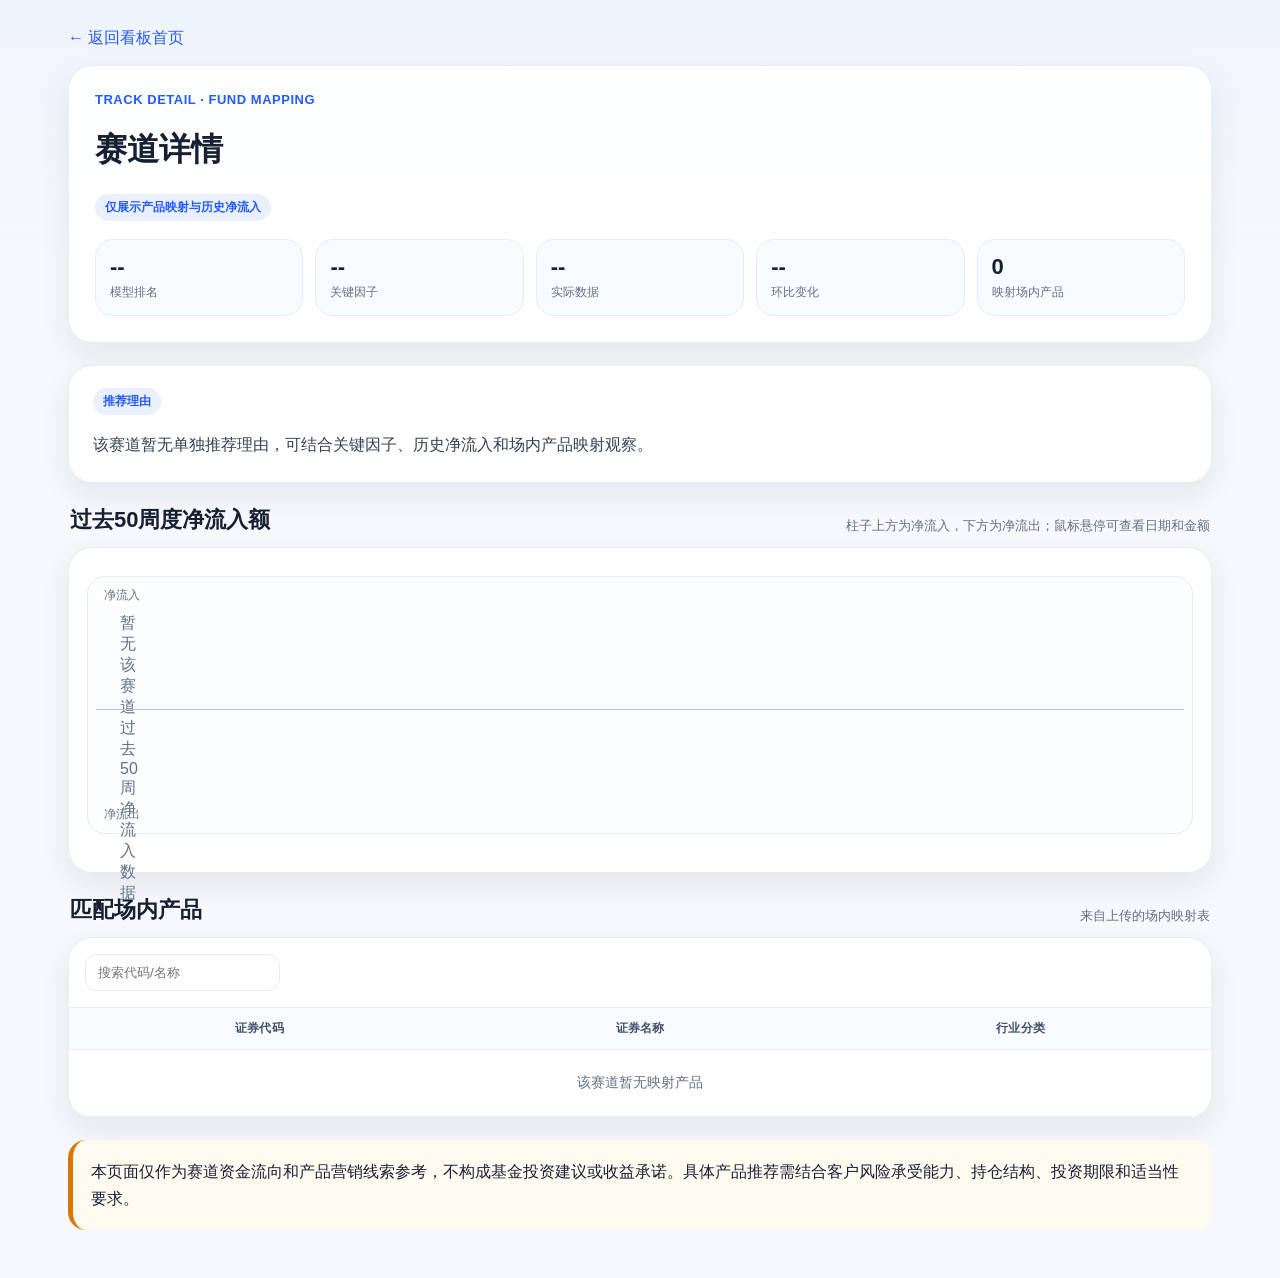
==== details/index.html @ e3a89f7f "Add files via upload" ====
<!doctype html>
<html lang="zh-CN">
<head><meta charset="utf-8"/><meta name="viewport" content="width=device-width,initial-scale=1"/><title>赛道详情</title><link rel="stylesheet" href="../assets/style.css"/></head>
<body>
<div class="wrap">
  <a class="back" href="../index.html">← 返回看板首页</a>
  <div class="card detail-hero">
    <div class="eyebrow">TRACK DETAIL · FUND MAPPING</div>
    <h1 id="trackTitle">赛道详情</h1>
    <div id="trackSubtitle" class="detail-tags"></div>
    <div class="fund-summary" style="margin-top:18px">
      <div class="kpi"><b id="rankKpi">--</b><span>模型排名</span></div>
      <div class="kpi"><b id="factorKpi">--</b><span>关键因子</span></div>
      <div class="kpi"><b id="factorValueKpi">--</b><span>实际数据</span></div>
      <div class="kpi"><b id="factorWowKpi">--</b><span>环比变化</span></div>
      <div class="kpi"><b id="fundKpi">--</b><span>映射场内产品</span></div>
    </div>
  </div>

  <div class="section">
    <div class="card reason-detail-card">
      <span class="tag info">推荐理由</span>
      <p id="predictionReason"></p>
    </div>
  </div>

  <div class="section">
    <div class="section-title"><h2>过去50周度净流入额</h2><p>柱子上方为净流入，下方为净流出；鼠标悬停可查看日期和金额</p></div>
    <div class="card chart-card">
      <div id="inflowLegend" class="chart-legend muted"></div>
      <div id="historyChartWrap" class="history-chart-wrap">
        <div class="chart-y-label top">净流入</div>
        <div class="chart-y-label bottom">净流出</div>
        <div id="historyChart" class="split-bar-chart"></div>
        <div id="historyTooltip" class="chart-tooltip"></div>
      </div>
      <div id="historyAxis" class="bar-axis"></div>
    </div>
  </div>

  <div class="section">
    <div class="section-title"><h2>匹配场内产品</h2><p>来自上传的场内映射表</p></div>
    <div class="card table-card">
      <div class="toolbar"><input id="fundSearch" placeholder="搜索代码/名称"/></div>
      <div class="table-wrap"><table id="fundTable"><thead><tr><th>证券代码</th><th>证券名称</th><th>行业分类</th></tr></thead><tbody></tbody></table></div>
    </div>
  </div>
  <div class="section"><div class="risk-box">本页面仅作为赛道资金流向和产品营销线索参考，不构成基金投资建议或收益承诺。具体产品推荐需结合客户风险承受能力、持仓结构、投资期限和适当性要求。</div></div>
</div>
<script src="../assets/latest-data.js"></script>
<script src="../assets/fund-map-data.js"></script>
<script src="../assets/history-data.js"></script>
<script>
const params = new URLSearchParams(location.search);
const track = params.get('track') || '';
const displayFactorName=name=> name==='大V带动因子' || name==='大V因子' || name==='引流因子' ? '引流因子' : (name||'--');
const fmtFactor=(name,v)=>{
  if(v==null||isNaN(v)) return '--';
  const n=Number(v);
  if(name==='市场热度') return n.toFixed(2)+'%';
  if(name==='客户自行为' || name==='舆情') return Math.round(n).toLocaleString('zh-CN');
  return n.toLocaleString('zh-CN',{maximumFractionDigits:0});
};
const fmtWow=v=>{if(v==null||isNaN(v)) return '--'; const n=Number(v)*100; return (n>0?'+':'')+n.toFixed(1)+'%';};
const wowClass=v=> Number(v)>=0?'positive':'negative';
const fmtMoney=v=> (v==null||isNaN(v)) ? '--' : Number(v).toFixed(2);
const tierClass=t=> t==='强关注'?'strong':(t==='观察跟踪'?'watch':(t==='谨慎跟踪'?'caution':'info'));
let data, fmap, hdata, funds=[];
async function init(){
  data = window.TIANGONG_LATEST_DATA;
  fmap = window.TIANGONG_FUND_MAP;
  hdata = window.TIANGONG_HISTORY50 || {weeks:[], tracks:{}};
  const rec = (data.rankings||data.top10||[]).find(x=>x.track===track) || null;
  funds = (fmap.funds_by_track||{})[track] || [];
  document.title = `${track} · 赛道详情`;
  document.getElementById('trackTitle').textContent = track || '赛道详情';
  const subtitleEl = document.getElementById('trackSubtitle');
  if(rec){
    subtitleEl.innerHTML = `<span class="tag ${tierClass(rec.operation_tier)}">${rec.operation_tier || '--'}</span>${rec.judgement ? `<span class="tag info">${rec.judgement}</span>` : ''}`;
  }else{
    subtitleEl.innerHTML = '<span class="tag info">仅展示产品映射与历史净流入</span>';
  }
  document.getElementById('rankKpi').textContent = rec?.rank ?? '--';
  document.getElementById('factorKpi').textContent = rec ? displayFactorName(rec.key_factor) : '--';
  document.getElementById('factorValueKpi').textContent = rec ? fmtFactor(displayFactorName(rec.key_factor), rec.key_factor_value) : '--';
  document.getElementById('factorWowKpi').textContent = rec ? fmtWow(rec.key_factor_wow) : '--';
  document.getElementById('factorWowKpi').className = rec ? wowClass(rec.key_factor_wow) : '';
  document.getElementById('fundKpi').textContent = funds.length;
  const reasonEl = document.getElementById('predictionReason');
  if(reasonEl) reasonEl.textContent = rec?.detail_reason || rec?.prediction_reason || '该赛道暂无单独推荐理由，可结合关键因子、历史净流入和场内产品映射观察。';
  renderHistory();
  renderFunds();
  document.getElementById('fundSearch').addEventListener('input', renderFunds);
}
function getWeekRangeLabel(week){
  const period = data?.current_week?.period || '';
  const match = period.match(/(\d{4}-\d{2}-\d{2})\s*至\s*(\d{4}-\d{2}-\d{2})/);
  if(!match) return `第${week}周`;
  const currentWeek = Math.max(...(hdata.weeks||[]).map(Number));
  const diff = Number(currentWeek) - Number(week);
  const start = new Date(match[1]+'T00:00:00');
  const end = new Date(match[2]+'T00:00:00');
  start.setDate(start.getDate() - diff*7);
  end.setDate(end.getDate() - diff*7);
  const fmt=d=>`${d.getFullYear()}-${String(d.getMonth()+1).padStart(2,'0')}-${String(d.getDate()).padStart(2,'0')}`;
  return `${fmt(start)} 至 ${fmt(end)}`;
}
function getWeekStartLabel(week){
  const range = getWeekRangeLabel(week);
  const start = range.split(' 至 ')[0];
  if(!/^\d{4}-\d{2}-\d{2}$/.test(start)) return `第${week}周`;
  const [,m,d] = start.split('-');
  return `${m}/${d}`;
}
function renderHistory(){
  const weeks = hdata.weeks || [];
  const values = (hdata.tracks||{})[track] || [];
  const chart = document.getElementById('historyChart');
  const axis = document.getElementById('historyAxis');
  const legend = document.getElementById('inflowLegend');
  const tooltip = document.getElementById('historyTooltip');
  if(!values.length){
    chart.innerHTML = '<div class="empty">暂无该赛道过去50周净流入数据</div>';
    axis.innerHTML = '';
    legend.textContent = '';
    return;
  }
  const maxAbs = Math.max(...values.map(v=>Math.abs(Number(v)||0)), 1);
  const recent = values[values.length-1];
  const hi = Math.max(...values), lo = Math.min(...values);
  legend.textContent = `最新一周：${fmtMoney(recent)} ｜ 50周最高：${fmtMoney(hi)} ｜ 50周最低：${fmtMoney(lo)}`;
  chart.innerHTML = values.map((v,i)=>{
    const n = Number(v)||0;
    const h = Math.max(4, Math.round(Math.abs(n)/maxAbs*100));
    const cls = n>=0 ? 'pos' : 'neg';
    const week = weeks[i];
    const dateLabel = getWeekRangeLabel(week);
    return `<div class="bar-col" data-date="${dateLabel}" data-week="第${week}周" data-value="${fmtMoney(n)}">
      <div class="bar-half top-half">${n>=0 ? `<div class="bar ${cls}" style="height:${h}px"></div>` : ''}</div>
      <div class="zero-line"></div>
      <div class="bar-half bottom-half">${n<0 ? `<div class="bar ${cls}" style="height:${h}px"></div>` : ''}</div>
    </div>`;
  }).join('');
  axis.innerHTML = weeks.map((w,i)=> (i%5===0 || i===weeks.length-1) ? `<span title="${getWeekRangeLabel(w)}">${getWeekStartLabel(w)}</span>` : '<span></span>').join('');

  chart.querySelectorAll('.bar-col').forEach(col=>{
    const showTip=(e)=>{
      const date = col.dataset.date;
      const week = col.dataset.week;
      const value = col.dataset.value;
      tooltip.innerHTML = `<div><b>${date}</b></div><div class="muted">${week}</div><div>净流入额：<b>${value}</b></div>`;
      tooltip.style.display='block';
      const rect = chart.getBoundingClientRect();
      const x = e.clientX - rect.left;
      const y = e.clientY - rect.top;
      tooltip.style.left = Math.min(Math.max(12, x + 12), rect.width - 190) + 'px';
      tooltip.style.top = Math.min(Math.max(8, y - 68), rect.height - 70) + 'px';
    };
    col.addEventListener('mouseenter', showTip);
    col.addEventListener('mousemove', showTip);
    col.addEventListener('mouseleave', ()=> tooltip.style.display='none');
  });
}
function renderFunds(){
  const q=(document.getElementById('fundSearch').value||'').toLowerCase();
  const list=funds.filter(f=>!q || `${f.code} ${f.name}`.toLowerCase().includes(q));
  document.querySelector('#fundTable tbody').innerHTML = list.map(f=>`<tr><td><b>${f.code}</b></td><td>${f.name}</td><td>${f.track}</td></tr>`).join('') || '<tr><td colspan="3" class="empty">该赛道暂无映射产品</td></tr>';
}
init().catch(err=>{document.body.innerHTML='<div class="wrap"><div class="card action-card"><h2>详情页加载失败</h2><p>'+err.message+'</p><p class="muted">请确认 assets/latest-data.js、assets/fund-map-data.js 和 assets/history-data.js 已随网站一起上传。</p></div></div>'});
</script>
</body>
</html>
---- assets/style.css ----
:root{--bg:#f6f8fb;--card:#fff;--text:#172033;--muted:#657085;--line:#e7edf5;--blue:#245bff;--blue2:#eaf0ff;--green:#0f9f6e;--green2:#e9f8f1;--orange:#d97706;--orange2:#fff4df;--red:#d14343;--red2:#fff0f0;--purple:#6d28d9;--purple2:#f2eefe;--shadow:0 12px 30px rgba(23,32,51,.08);}
*{box-sizing:border-box}body{margin:0;background:linear-gradient(180deg,#eef4ff 0,#f6f8fb 260px);font-family:-apple-system,BlinkMacSystemFont,"Segoe UI","PingFang SC","Microsoft YaHei",Arial,sans-serif;color:var(--text)}
a{color:var(--blue);text-decoration:none}a:hover{text-decoration:underline}.wrap{max-width:1180px;margin:0 auto;padding:28px 18px 48px}.hero{display:grid;grid-template-columns:1.45fr .95fr;gap:18px;align-items:stretch}.card{background:rgba(255,255,255,.92);border:1px solid rgba(231,237,245,.95);border-radius:24px;box-shadow:var(--shadow)}.hero-main{padding:28px}.eyebrow{font-size:13px;color:var(--blue);font-weight:700;letter-spacing:.04em}.hero h1{font-size:34px;line-height:1.15;margin:10px 0 12px}.hero p{color:var(--muted);line-height:1.7;margin:0}.hero-side{padding:22px;display:flex;flex-direction:column;gap:12px}.mini-kpis{display:grid;grid-template-columns:repeat(3,1fr);gap:10px;margin-top:20px}.kpi{background:#f8fbff;border:1px solid var(--line);border-radius:18px;padding:14px}.kpi b{font-size:22px}.kpi span{display:block;color:var(--muted);font-size:12px;margin-top:4px}.section{margin-top:22px}.section-title{display:flex;justify-content:space-between;align-items:end;margin:0 2px 12px}.section-title h2{font-size:22px;margin:0}.section-title p{margin:0;color:var(--muted);font-size:13px}.grid3{display:grid;grid-template-columns:repeat(3,1fr);gap:14px}.action-card{padding:18px}.tag{display:inline-flex;align-items:center;gap:6px;border-radius:999px;padding:5px 10px;font-size:12px;font-weight:700}.tag.strong{background:var(--green2);color:var(--green)}.tag.watch{background:var(--orange2);color:var(--orange)}.tag.caution{background:var(--red2);color:var(--red)}.tag.info{background:var(--blue2);color:var(--blue)}.tag.purple{background:var(--purple2);color:var(--purple)}.chips{display:flex;flex-wrap:wrap;gap:8px;margin-top:12px}.chip{border:1px solid var(--line);background:#fff;border-radius:999px;padding:7px 10px;font-size:13px}.table-card{overflow:hidden}.toolbar{display:flex;gap:12px;justify-content:space-between;align-items:center;padding:16px;border-bottom:1px solid var(--line)}.toolbar input,.toolbar select{border:1px solid var(--line);border-radius:12px;padding:10px 12px;background:#fff;min-width:190px}.table-wrap{overflow:auto}table{border-collapse:collapse;width:100%;font-size:14px}th,td{padding:12px 14px;border-bottom:1px solid var(--line);text-align:center;vertical-align:middle;white-space:nowrap}th{background:#f8fbff;color:#42526b;font-size:12px;letter-spacing:.02em}td.num{text-align:center;font-variant-numeric:tabular-nums}.rank{font-weight:800}.positive{color:var(--green)}.negative{color:var(--red)}.muted{color:var(--muted)}.btn{display:inline-flex;align-items:center;justify-content:center;border-radius:12px;padding:8px 11px;border:1px solid var(--line);background:#fff;font-weight:700;font-size:13px}.btn.primary{background:var(--blue);color:white;border-color:var(--blue)}.btn.primary:hover{color:white;text-decoration:none}.risk-box{padding:18px;border-left:5px solid var(--orange);background:#fffaf0;border-radius:18px;line-height:1.7}.download-grid{display:grid;grid-template-columns:repeat(3,1fr);gap:12px}.download{padding:18px}.download b{display:block;margin-bottom:6px}.download span{color:var(--muted);font-size:13px}.footer-note{font-size:12px;color:var(--muted);line-height:1.8;margin-top:18px}.detail-hero{padding:26px}.back{display:inline-block;margin-bottom:16px}.fund-summary{display:grid;grid-template-columns:repeat(4,1fr);gap:12px}.callout{padding:16px;border-radius:18px;background:#f8fbff;border:1px solid var(--line);line-height:1.7}.copy-box{white-space:pre-wrap}.empty{padding:24px;text-align:center;color:var(--muted)}
@media(max-width:900px){.hero,.grid3,.download-grid,.fund-summary{grid-template-columns:1fr}.mini-kpis{grid-template-columns:1fr 1fr}.toolbar{flex-direction:column;align-items:stretch}.toolbar input,.toolbar select{width:100%}.hero h1{font-size:28px}}

.factor-pill{display:inline-flex;align-items:center;border-radius:999px;background:#f2eefe;color:#6d28d9;font-weight:700;padding:6px 10px;font-size:12px}.chip.static{color:var(--text);background:#fff}.review-grid{display:grid;grid-template-columns:1.05fr 1fr 1fr;gap:14px}.review-card{padding:18px}.review-kpi{margin-top:12px}.review-kpi b{font-size:34px;display:block}.review-kpi span{color:var(--muted);font-size:13px}.review-table-card{margin-top:14px}@media(max-width:900px){.review-grid{grid-template-columns:1fr}.fund-summary{grid-template-columns:1fr 1fr}}

/* table alignment and compact operations view */
table th, table td{text-align:center !important;vertical-align:middle !important;}
.hero h1{max-width:980px;}
#top10Table th,#top10Table td{padding:12px 10px;}


.chart-card{padding:18px 18px 12px}.chart-legend{margin-bottom:10px;font-size:13px}.bar-chart{height:180px;display:grid;grid-template-columns:repeat(50,minmax(8px,1fr));align-items:end;gap:4px;padding:10px 0;border-bottom:1px solid var(--line)}.bar-slot{height:150px;display:flex;align-items:flex-end;justify-content:center}.bar{width:100%;border-radius:6px 6px 0 0;opacity:.95}.bar.pos{background:linear-gradient(180deg,#7cb8ff 0,#245bff 100%)}.bar.neg{background:linear-gradient(180deg,#ffb4b4 0,#d14343 100%)}.bar-axis{display:grid;grid-template-columns:repeat(50,minmax(8px,1fr));gap:4px;margin-top:8px;font-size:11px;color:var(--muted)}.bar-axis span{text-align:center}.fund-summary{grid-template-columns:repeat(5,1fr)}@media(max-width:900px){.fund-summary{grid-template-columns:1fr 1fr}.bar-chart,.bar-axis{grid-template-columns:repeat(50,minmax(10px,1fr));overflow-x:auto;min-width:720px;}}


.history-chart-wrap{position:relative;padding:12px 8px 4px;border:1px solid var(--line);border-radius:18px;background:#fbfdff}
.chart-card{padding:18px 18px 12px}
.chart-legend{margin-bottom:10px;font-size:13px}
.split-bar-chart{position:relative;height:240px;display:grid;grid-template-columns:repeat(50,minmax(8px,1fr));gap:4px;align-items:stretch}
.split-bar-chart:before{content:'';position:absolute;left:0;right:0;top:50%;border-top:1.5px solid #bac6d8;z-index:1}
.bar-col{position:relative;display:grid;grid-template-rows:1fr 1px 1fr;gap:0;cursor:pointer}
.bar-half{display:flex;align-items:flex-end;justify-content:center;overflow:visible}
.top-half{align-items:flex-end;padding-top:4px}
.bottom-half{align-items:flex-start;padding-bottom:4px}
.zero-line{height:1px;opacity:0}
.bar{width:100%;max-width:16px;border-radius:6px;box-shadow:0 4px 12px rgba(36,91,255,.12)}
.bar.pos{background:linear-gradient(180deg,#9cc8ff 0,#245bff 100%);border-radius:6px 6px 0 0}
.bar.neg{background:linear-gradient(180deg,#ffbaba 0,#d14343 100%);border-radius:0 0 6px 6px}
.bar-axis{display:grid;grid-template-columns:repeat(50,minmax(8px,1fr));gap:4px;margin-top:8px;font-size:11px;color:var(--muted)}
.bar-axis span{text-align:center}
.chart-y-label{position:absolute;left:10px;font-size:12px;color:var(--muted);background:rgba(255,255,255,.75);padding:2px 6px;border-radius:999px}
.chart-y-label.top{top:8px}.chart-y-label.bottom{bottom:8px}
.chart-tooltip{display:none;position:absolute;min-width:170px;max-width:220px;padding:10px 12px;background:#172033;color:#fff;border-radius:12px;box-shadow:0 10px 24px rgba(23,32,51,.22);font-size:12px;line-height:1.6;pointer-events:none;z-index:5}
.chart-tooltip .muted{color:#cdd7e8}
.fund-summary{grid-template-columns:repeat(5,1fr)}
@media(max-width:900px){.fund-summary{grid-template-columns:1fr 1fr}.split-bar-chart,.bar-axis{min-width:760px}.history-chart-wrap{overflow-x:auto}}

/* v6: concrete date labels on history chart x-axis */
.bar-axis span{font-size:10px;transform:rotate(-35deg);transform-origin:top center;white-space:nowrap;line-height:1.1;}
.bar-axis{margin-top:10px;padding-bottom:16px;}


.factor-card{justify-content:flex-start}.factor-explains{display:flex;flex-direction:column;gap:12px;margin-top:4px}.factor-item{padding:12px 14px;border:1px solid var(--line);border-radius:16px;background:#fbfcff}.factor-item b{display:block;font-size:15px;margin-bottom:4px}.factor-item span{display:block;color:var(--muted);line-height:1.6;font-size:14px}.hero-main #pageSubtitle{font-size:16px;line-height:1.8;color:#60708a}@media(max-width:900px){.factor-item{padding:10px 12px}}


.mini-kpis-2{grid-template-columns:repeat(2,1fr)}
.summary-box{margin-top:16px;padding:16px 18px;border:1px solid var(--line);border-radius:18px;background:#f8fbff}
.summary-box p{margin:10px 0 0;color:var(--text);font-size:16px;line-height:1.8}
@media(max-width:900px){.mini-kpis-2{grid-template-columns:1fr 1fr}.summary-box p{font-size:15px}}

/* v9: prediction reasons */
.reason-cell{min-width:260px;max-width:360px;white-space:normal !important;text-align:left !important;line-height:1.55;color:#42526b}
.reason-detail-card{padding:18px 20px}
.reason-detail-card p{margin:12px 0 0;line-height:1.8;color:#42526b;font-size:15px}
#top10Table th,#top10Table td{padding:12px 10px}
@media(max-width:900px){.reason-cell{min-width:240px}}

/* v14: longer detail recommendation reason */
.reason-detail-card{padding:22px 24px}
.reason-detail-card p{font-size:16px;line-height:1.95;color:#334155;margin-top:14px;text-align:left}

/* v15 review layout */
.review-grid-v2{grid-template-columns:.9fr .95fr 1.25fr}
.review-group{margin-top:10px}
.review-subtitle{font-size:13px;font-weight:700;color:#64748b;margin-bottom:8px}
@media(max-width:900px){.review-grid-v2{grid-template-columns:1fr}}

/* v16: factor explanation title */
.factor-card > .tag.purple{
  font-size:15px;
  padding:8px 14px;
}

/* v17: detail page subtitle tags aligned with main page style */
.detail-tags{display:flex;flex-wrap:wrap;gap:8px;margin-top:10px}
.detail-hero .tag{font-size:12px}

/* v20: de-emphasize key factor rate; show actual value first */
.factor-change-cell{min-width:118px;line-height:1.45}
.factor-change-cell b{display:block;font-size:14px;color:var(--text);font-variant-numeric:tabular-nums}
.factor-change-cell span{display:block;font-size:12px;margin-top:3px;font-variant-numeric:tabular-nums}

/* v22: weekly view links */
.view-card{padding:18px 22px}
.view-points{margin:0;padding-left:22px;line-height:1.9;color:#334155}
.view-points li{margin:8px 0}
#top10Table th,#top10Table td{padding:12px 8px}

/* v23: richer latest views */
.view-evidence li{font-weight:500}
.view-evidence li::marker{color:var(--blue)}


/* v24: infographic-style weekly views page */
.view-report{background:linear-gradient(180deg,#f9fcff 0,#f4f9ff 100%);border:1px solid #dce8f7;border-radius:28px;padding:24px;box-shadow:0 14px 40px rgba(25,56,100,.08)}
.view-top{display:grid;grid-template-columns:1.18fr .82fr;gap:22px;align-items:stretch}
.view-header-tag{display:inline-flex;align-items:center;background:linear-gradient(135deg,#0b9db3,#1f7fe0);color:#fff;border-radius:16px;padding:10px 16px;font-weight:800;font-size:16px;margin-bottom:14px}
.view-report h1{font-size:54px;line-height:1.12;margin:0 0 10px;color:#0d2148;letter-spacing:-.02em}
.view-headline{margin-top:12px;color:#47607f;font-size:17px;line-height:1.8}
.view-hero-visual{position:relative;min-height:280px;background:radial-gradient(circle at 20% 20%,rgba(71,211,255,.20),transparent 28%),linear-gradient(135deg,#eef7ff,#f7fbff);border:1px solid #d9e8f6;border-radius:26px;padding:24px;overflow:hidden}
.view-hero-visual:before{content:'';position:absolute;inset:0;background:linear-gradient(135deg,transparent 0 40%,rgba(80,165,255,.07) 40% 42%,transparent 42% 100%),linear-gradient(90deg,transparent 0 75%,rgba(34,196,255,.08) 75% 76%,transparent 76% 100%)}
.glow-box{position:relative;z-index:1;background:linear-gradient(180deg,#102847,#0f3d7d);border-radius:24px;padding:18px 18px 22px;box-shadow:0 18px 34px rgba(16,61,125,.28);color:#fff;width:78%;margin-left:auto}
.glow-label{font-size:14px;color:#bfe3ff}
.glow-core{font-size:38px;font-weight:800;margin-top:12px;text-shadow:0 0 18px rgba(75,182,255,.55)}
.glow-item{position:relative;z-index:1;display:inline-flex;padding:10px 14px;border-radius:999px;background:#fff;color:#0f6ca3;font-weight:700;border:1px solid #dce7f5;margin:14px 12px 0 0}
.view-chipline{display:flex;flex-wrap:wrap;gap:10px;margin-top:16px}
.view-chip{display:inline-flex;padding:10px 14px;background:linear-gradient(90deg,#1187b4,#2b8ee9);color:#fff;border-radius:999px;font-size:14px;font-weight:700}
.view-grid-2{display:grid;grid-template-columns:1fr 1fr;gap:18px;margin-top:18px}
.infographic-card{padding:22px 22px 20px;border-radius:24px}
.wide-card{margin-top:18px}
.infographic-title{font-size:24px;font-weight:900;color:#0d9bb0;display:flex;align-items:center;gap:10px;margin-bottom:14px}
.infographic-title .icon{font-size:28px}
.clean-list{margin:0;padding-left:20px;color:#21344f;line-height:1.85}
.clean-list li{margin:10px 0}
.related-grid{display:grid;grid-template-columns:repeat(4,1fr);gap:14px}
.related-item{text-align:center}
.related-icon{width:86px;height:86px;border-radius:50%;margin:0 auto 10px;background:radial-gradient(circle at 35% 35%,#9ee9ff 0,#5db6ff 32%,#eaf5ff 33%,#f6fbff 100%);border:1px solid #d8e8f7;box-shadow:inset 0 0 18px rgba(65,140,255,.16)}
.related-name{font-size:14px;font-weight:700;color:#20324b}
.data-business-grid{display:grid;grid-template-columns:.8fr 1.2fr;gap:20px;align-items:center}
.data-visual{position:relative;height:220px;border-radius:22px;background:linear-gradient(180deg,#eef7ff,#fbfdff);border:1px solid #e0ebf7;overflow:hidden}
.data-visual:before{content:'';position:absolute;inset:20px;background:radial-gradient(circle at 40% 80%,rgba(53,142,255,.08),transparent 35%),radial-gradient(circle at 60% 40%,rgba(36,208,215,.10),transparent 36%)}
.data-visual .bar{position:absolute;bottom:28px;width:42px;border-radius:12px 12px 0 0;background:linear-gradient(180deg,#95dcff,#338cff);box-shadow:0 10px 18px rgba(51,140,255,.20)}
.bar1{left:42px;height:46px}.bar2{left:98px;height:74px}.bar3{left:154px;height:106px}.bar4{left:210px;height:142px}
.arrow-line{position:absolute;left:24px;right:28px;bottom:88px;height:4px;background:linear-gradient(90deg,#55d8d5,#34a7ff);transform:skewY(-18deg);border-radius:999px;box-shadow:0 0 0 7px rgba(69,199,255,.06)}
.highlight-list li{font-weight:500}
.highlight-list li::marker{color:#149ec3}
.logic-text{color:#243a57;line-height:1.95;font-size:16px}
.metric-grid{display:grid;grid-template-columns:repeat(5,1fr);gap:14px}
.metric-card{border:1px solid #dce8f5;background:#fcfeff;border-radius:18px;padding:16px 12px;text-align:center}
.metric-icon{font-size:26px;color:#0b9db3;margin-bottom:8px}
.metric-name{font-weight:700;color:#243753}
.view-bottom-banner{display:grid;grid-template-columns:1.5fr .6fr;gap:0;margin-top:18px;border:1px solid #dce8f7;border-radius:22px;overflow:hidden;background:#f8fbff}
.banner-left{display:flex;align-items:center;padding:18px;background:linear-gradient(90deg,#f7fbff 0,#fbfdff 100%)}
.banner-badge{flex:0 0 auto;background:linear-gradient(135deg,#0b87af,#1e87de);color:#fff;border-radius:18px;padding:16px 24px;font-size:18px;font-weight:900;margin-right:18px}
.banner-text{font-size:16px;line-height:1.8;color:#19304d;font-weight:700}
.banner-right{display:flex;align-items:center;justify-content:center;padding:18px;font-size:16px;font-weight:800;color:#2e73c9;background:linear-gradient(90deg,#f8fbff,#eef6ff);border-left:1px solid #dce8f7}

@media(max-width:900px){
  .view-top,.view-grid-2,.data-business-grid,.view-bottom-banner{grid-template-columns:1fr}
  .view-report h1{font-size:34px}
  .related-grid{grid-template-columns:repeat(2,1fr)}
  .metric-grid{grid-template-columns:repeat(2,1fr)}
  .glow-box{width:100%}
  .banner-left{flex-direction:column;align-items:flex-start}
  .banner-badge{margin:0 0 12px 0}
}

/* v29: poster-first sector view for 通信 */
.poster-standalone{margin-top:0}
.poster-standalone-head{display:flex;justify-content:space-between;align-items:flex-end;gap:18px;margin:0 2px 14px}
.poster-kicker{display:inline-flex;background:#eaf0ff;color:#245bff;border-radius:999px;padding:7px 13px;font-size:13px;font-weight:800}
.poster-standalone-head h1{font-size:32px;line-height:1.2;margin:10px 0 0;color:#0d2148}
.poster-standalone-note{color:#657085;font-size:13px;line-height:1.7}
.poster-standalone-card{padding:10px;border-radius:28px;background:#fff;overflow:hidden}
.poster-standalone-card img{display:block;width:100%;height:auto;border-radius:20px}
.poster-bottom-note{text-align:right;color:#657085;font-size:13px;margin:12px 6px 0}
@media(max-width:900px){
  .poster-standalone-head{flex-direction:column;align-items:flex-start}
  .poster-standalone-head h1{font-size:24px}
  .poster-standalone-card{padding:6px}
}

/* v30: clean weekly views page, only title icons retained */
.view-clean-page{display:flex;flex-direction:column;gap:18px}
.view-clean-hero{padding:28px 30px}
.view-clean-hero h1{font-size:38px;line-height:1.2;margin:10px 0 10px;color:#0d2148}
.view-clean-summary{margin:16px 0 0;color:#42526b;line-height:1.85;font-size:16px;max-width:980px}
.view-clean-grid{display:grid;grid-template-columns:1fr 1fr;gap:18px}
.view-clean-card{padding:22px 24px;border-radius:24px}
.view-clean-card h2{display:flex;align-items:center;gap:10px;margin:0 0 14px;color:#0d9bb0;font-size:23px;line-height:1.2}
.view-clean-card h2 span{font-size:24px;line-height:1}
.view-clean-wide{width:100%}
.clean-text-list{margin:0;padding-left:22px;color:#263a56;line-height:1.9;font-size:15px}
.clean-text-list li{margin:9px 0}
.clean-text-list li::marker{color:#0d9bb0}
.strong-list li{font-weight:500}
.view-clean-logic{margin:0;color:#263a56;line-height:1.95;font-size:16px}
.plain-chip-grid{display:flex;flex-wrap:wrap;gap:10px}
.plain-chip{display:inline-flex;align-items:center;justify-content:center;border:1px solid #dbe8f5;background:#f8fbff;border-radius:999px;padding:9px 14px;font-weight:700;color:#243753;font-size:14px}
.view-clean-risk{margin-top:0}
@media(max-width:900px){
  .view-clean-grid{grid-template-columns:1fr}
  .view-clean-hero h1{font-size:30px}
  .view-clean-card{padding:18px}
}

/* v31: latest view page layout adjustment */
.core-first-card{border-left:5px solid #0d9bb0}
.core-first-card h2{font-size:25px}
.core-first-card .view-clean-logic{font-size:16px;line-height:2}
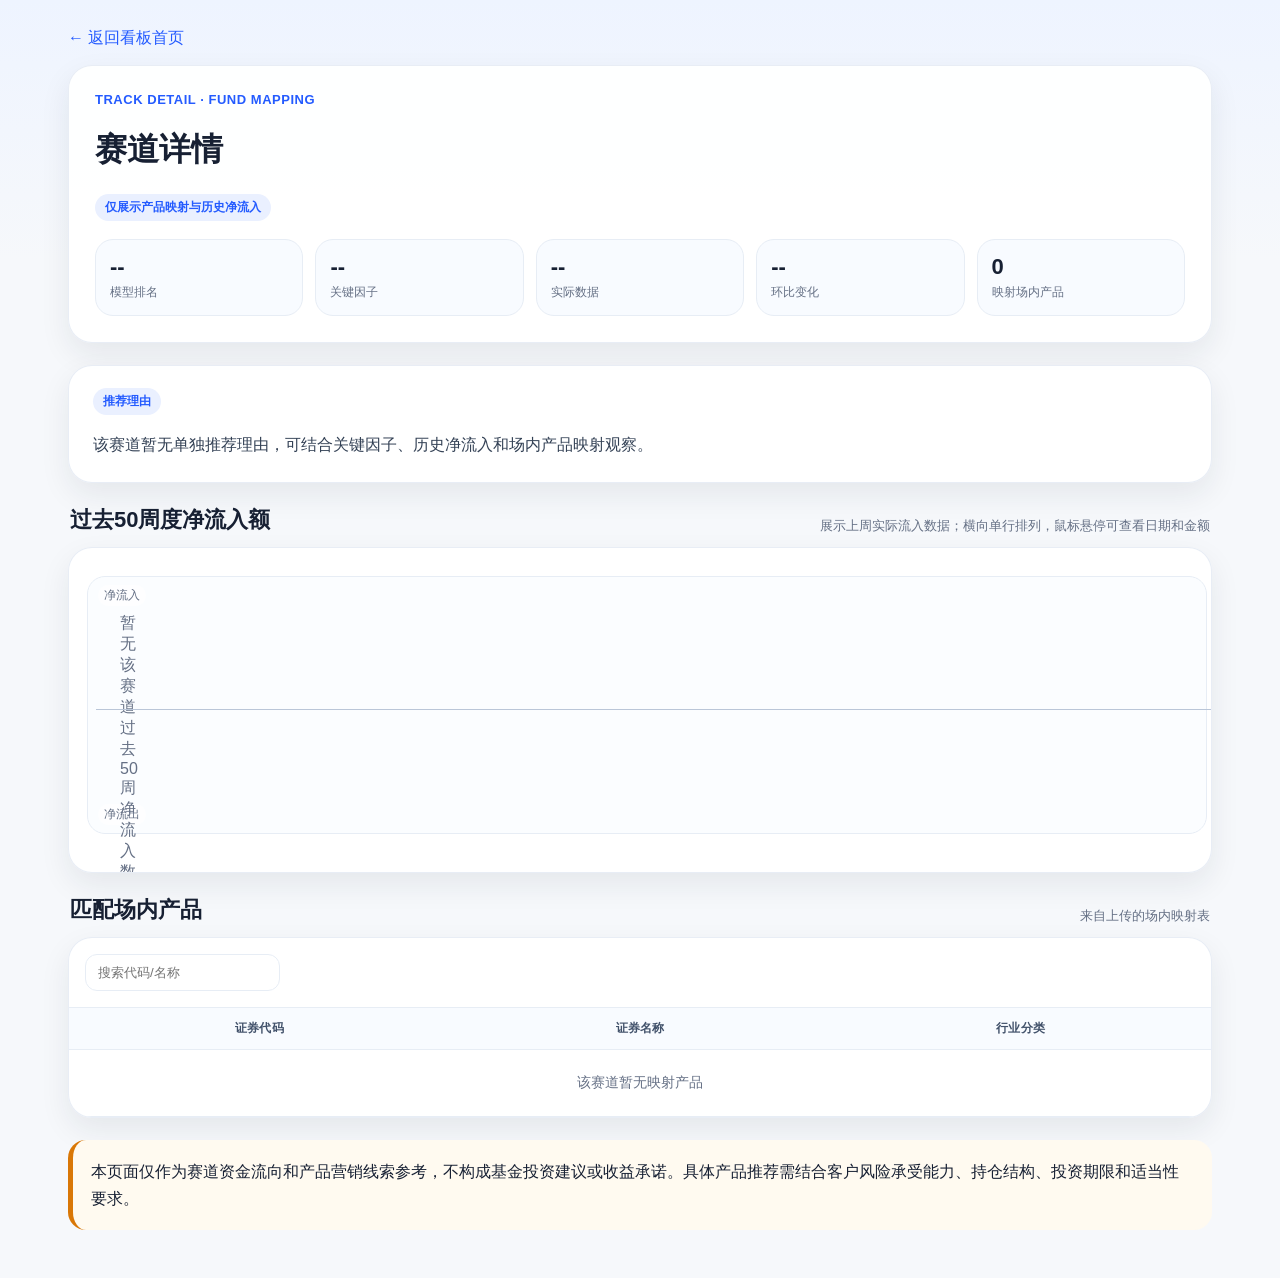
==== commit 834e43c6: "update" ====
--- a/details/index.html
+++ b/details/index.html
@@ -25,7 +25,7 @@
   </div>
 
   <div class="section">
-    <div class="section-title"><h2>过去50周度净流入额</h2><p>柱子上方为净流入，下方为净流出；鼠标悬停可查看日期和金额</p></div>
+    <div class="section-title"><h2>过去50周度净流入额</h2><p>展示上周实际流入数据；横向单行排列，鼠标悬停可查看日期和金额</p></div>
     <div class="card chart-card">
       <div id="inflowLegend" class="chart-legend muted"></div>
       <div id="historyChartWrap" class="history-chart-wrap">
@@ -93,7 +93,7 @@
   document.getElementById('fundSearch').addEventListener('input', renderFunds);
 }
 function getWeekRangeLabel(week){
-  const period = data?.current_week?.period || '';
+  const period = data?.current_week?.actual_period || data?.current_week?.period || '';
   const match = period.match(/(\d{4}-\d{2}-\d{2})\s*至\s*(\d{4}-\d{2}-\d{2})/);
   if(!match) return `第${week}周`;
   const currentWeek = Math.max(...(hdata.weeks||[]).map(Number));
@@ -113,8 +113,11 @@
   return `${m}/${d}`;
 }
 function renderHistory(){
-  const weeks = hdata.weeks || [];
-  const values = (hdata.tracks||{})[track] || [];
+  const rawWeeks = hdata.weeks || [];
+  const rawValues = (hdata.tracks||{})[track] || [];
+  const startIdx = Math.max(0, rawValues.length - 50);
+  const weeks = rawWeeks.slice(startIdx);
+  const values = rawValues.slice(startIdx);
   const chart = document.getElementById('historyChart');
   const axis = document.getElementById('historyAxis');
   const legend = document.getElementById('inflowLegend');
@@ -128,7 +131,7 @@
   const maxAbs = Math.max(...values.map(v=>Math.abs(Number(v)||0)), 1);
   const recent = values[values.length-1];
   const hi = Math.max(...values), lo = Math.min(...values);
-  legend.textContent = `最新一周：${fmtMoney(recent)} ｜ 50周最高：${fmtMoney(hi)} ｜ 50周最低：${fmtMoney(lo)}`;
+  legend.textContent = `上周实际流入：${fmtMoney(recent)} ｜ 50周最高：${fmtMoney(hi)} ｜ 50周最低：${fmtMoney(lo)}`;
   chart.innerHTML = values.map((v,i)=>{
     const n = Number(v)||0;
     const h = Math.max(4, Math.round(Math.abs(n)/maxAbs*100));
--- a/assets/style.css
+++ b/assets/style.css
@@ -190,3 +190,211 @@
 .core-first-card{border-left:5px solid #0d9bb0}
 .core-first-card h2{font-size:25px}
 .core-first-card .view-clean-logic{font-size:16px;line-height:2}
+
+
+/* v33: missed sector review and model principles */
+.missed-card table th,.missed-card table td{vertical-align:top !important}
+.missed-reason-cell{white-space:normal !important;text-align:left !important;line-height:1.75;color:#334155;min-width:520px}
+.model-grid{display:grid;grid-template-columns:repeat(4,1fr);gap:14px}
+.model-card{padding:18px 18px 20px}
+.model-card h3{font-size:18px;margin:12px 0 8px;color:#172033}
+.model-card p{margin:0;color:#536176;line-height:1.8;font-size:14px}
+.model-risk{margin-top:14px}
+@media(max-width:1100px){.model-grid{grid-template-columns:repeat(2,1fr)}}
+@media(max-width:700px){.model-grid{grid-template-columns:1fr}.missed-reason-cell{min-width:320px}}
+
+
+/* v34 updates */
+.model-principle-card{padding:22px 24px}
+.model-principle-card p{margin:0 0 14px;color:#334155;line-height:1.9;font-size:15px}
+.model-principle-card p:last-child{margin-bottom:0}
+.review-table-card table th:last-child,
+.review-table-card table td:last-child{min-width:420px}
+.review-table-card .missed-reason-cell{text-align:left !important;white-space:normal !important;line-height:1.75;color:#334155}
+
+
+/* v35 revert model/missed to v33 layout */
+.missed-card table th,.missed-card table td{vertical-align:top !important}
+.missed-reason-cell{white-space:normal !important;text-align:left !important;line-height:1.75;color:#334155;min-width:520px}
+.model-grid{display:grid;grid-template-columns:repeat(4,1fr);gap:14px}
+.model-card{padding:18px 18px 20px}
+.model-card h3{font-size:18px;margin:12px 0 8px;color:#172033}
+.model-card p{margin:0;color:#536176;line-height:1.8;font-size:14px}
+.model-risk{margin-top:14px}
+@media(max-width:1100px){.model-grid{grid-template-columns:repeat(2,1fr)}}
+@media(max-width:700px){.model-grid{grid-template-columns:1fr}.missed-reason-cell{min-width:320px}}
+
+
+/* v36 factor explanation update */
+.factor-explains .factor-item span{line-height:1.45}
+.factor-card .factor-explains{gap:10px}
+
+
+/* v37 core driver updates */
+.factor-pill{white-space:normal;line-height:1.45}
+.factor-change-cell span{display:block;margin-top:4px;line-height:1.45}
+
+
+/* v38 missed sector layout */
+.missed-section .section-title p{max-width:820px}
+.missed-grid{
+  display:grid;
+  grid-template-columns:repeat(5,minmax(0,1fr));
+  gap:14px;
+}
+.missed-item-card{
+  padding:18px 18px 16px;
+  min-height:210px;
+  position:relative;
+  overflow:hidden;
+}
+.missed-item-card:before{
+  content:"";
+  position:absolute;
+  inset:0 0 auto 0;
+  height:4px;
+  background:linear-gradient(90deg,rgba(59,130,246,.55),rgba(20,184,166,.38));
+}
+.missed-card-head{
+  display:flex;
+  align-items:center;
+  justify-content:space-between;
+  gap:10px;
+  margin-bottom:14px;
+}
+.missed-rank{
+  font-size:12px;
+  color:#64748b;
+  white-space:nowrap;
+}
+.missed-number{
+  font-size:28px;
+  font-weight:800;
+  letter-spacing:-0.02em;
+  line-height:1;
+}
+.missed-number-label{
+  margin-top:6px;
+  font-size:12px;
+  color:#94a3b8;
+}
+.missed-item-card p{
+  margin:14px 0 0;
+  color:#334155;
+  line-height:1.75;
+  font-size:14px;
+}
+@media(max-width:1200px){
+  .missed-grid{grid-template-columns:repeat(3,minmax(0,1fr))}
+}
+@media(max-width:760px){
+  .missed-grid{grid-template-columns:1fr}
+  .missed-item-card{min-height:auto}
+}
+
+
+/* v39 richer result summary */
+.result-brief{margin-top:10px}
+.brief-main{
+  color:#1e293b;
+  font-size:15px;
+  line-height:1.8;
+  margin-bottom:12px;
+}
+.brief-main b{color:#0f172a}
+.brief-grid{
+  display:grid;
+  grid-template-columns:repeat(2,minmax(0,1fr));
+  gap:10px;
+}
+.brief-grid div{
+  background:rgba(248,250,252,.86);
+  border:1px solid rgba(226,232,240,.9);
+  border-radius:14px;
+  padding:11px 12px;
+}
+.brief-grid b{
+  display:block;
+  color:#172033;
+  font-size:13px;
+  margin-bottom:5px;
+}
+.brief-grid span{
+  display:block;
+  color:#536176;
+  line-height:1.65;
+  font-size:13px;
+}
+@media(max-width:760px){
+  .brief-grid{grid-template-columns:1fr}
+}
+
+
+/* v40 highlight result summary subtitles */
+.brief-grid b{
+  display:inline-flex;
+  align-items:center;
+  width:max-content;
+  max-width:100%;
+  padding:4px 9px;
+  border-radius:999px;
+  font-size:12px;
+  font-weight:800;
+  letter-spacing:.02em;
+  color:#1e3a8a;
+  background:linear-gradient(90deg,rgba(219,234,254,.95),rgba(224,242,254,.85));
+  border:1px solid rgba(147,197,253,.75);
+  margin-bottom:7px;
+}
+.brief-grid div:nth-child(2) b{
+  color:#92400e;
+  background:linear-gradient(90deg,rgba(254,243,199,.95),rgba(255,247,237,.85));
+  border-color:rgba(251,191,36,.7);
+}
+.brief-grid div:nth-child(3) b{
+  color:#6d28d9;
+  background:linear-gradient(90deg,rgba(237,233,254,.95),rgba(245,243,255,.85));
+  border-color:rgba(196,181,253,.75);
+}
+.brief-grid div:nth-child(4) b{
+  color:#047857;
+  background:linear-gradient(90deg,rgba(209,250,229,.95),rgba(240,253,250,.85));
+  border-color:rgba(110,231,183,.75);
+}
+
+
+/* v43 core signal observation: factor-based, not net-inflow-based */
+.factor-change-cell b{white-space:normal;line-height:1.45}
+.factor-change-cell span{font-size:12px}
+
+
+/* v44 detail chart: single-row horizontal layout and date alignment */
+.chart-card{
+  overflow-x:auto;
+  overflow-y:visible;
+}
+.history-chart-wrap,
+.split-bar-chart,
+.bar-axis{
+  min-width:1120px;
+}
+.split-bar-chart{
+  grid-template-columns:repeat(50,18px) !important;
+  justify-content:start;
+  gap:5px;
+}
+.bar-axis{
+  grid-template-columns:repeat(50,18px) !important;
+  justify-content:start;
+  gap:5px;
+  white-space:nowrap;
+}
+.bar-axis span{
+  white-space:nowrap;
+  overflow:visible;
+  line-height:1.2;
+  font-size:10px;
+}
+.bar-col{
+  min-width:18px;
+}
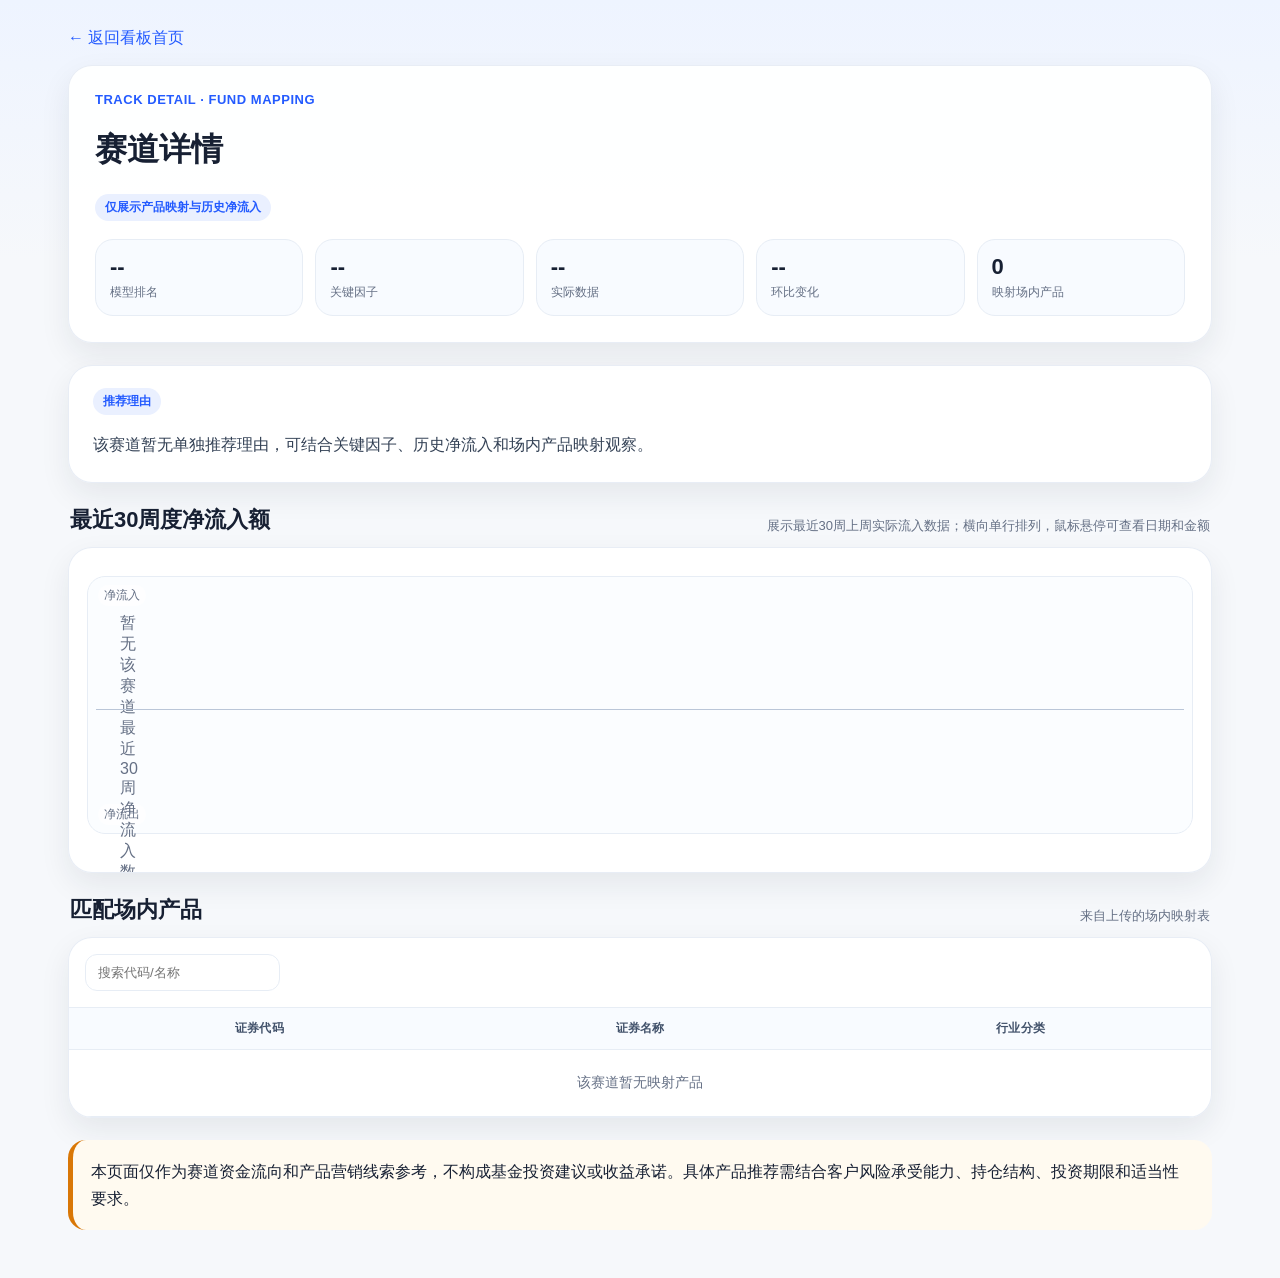
==== commit f8108375: "up" ====
--- a/details/index.html
+++ b/details/index.html
@@ -25,7 +25,7 @@
   </div>
 
   <div class="section">
-    <div class="section-title"><h2>过去50周度净流入额</h2><p>展示上周实际流入数据；横向单行排列，鼠标悬停可查看日期和金额</p></div>
+    <div class="section-title"><h2>最近30周度净流入额</h2><p>展示最近30周上周实际流入数据；横向单行排列，鼠标悬停可查看日期和金额</p></div>
     <div class="card chart-card">
       <div id="inflowLegend" class="chart-legend muted"></div>
       <div id="historyChartWrap" class="history-chart-wrap">
@@ -115,7 +115,7 @@
 function renderHistory(){
   const rawWeeks = hdata.weeks || [];
   const rawValues = (hdata.tracks||{})[track] || [];
-  const startIdx = Math.max(0, rawValues.length - 50);
+  const startIdx = Math.max(0, rawValues.length - 30);
   const weeks = rawWeeks.slice(startIdx);
   const values = rawValues.slice(startIdx);
   const chart = document.getElementById('historyChart');
@@ -123,7 +123,7 @@
   const legend = document.getElementById('inflowLegend');
   const tooltip = document.getElementById('historyTooltip');
   if(!values.length){
-    chart.innerHTML = '<div class="empty">暂无该赛道过去50周净流入数据</div>';
+    chart.innerHTML = '<div class="empty">暂无该赛道最近30周净流入数据</div>';
     axis.innerHTML = '';
     legend.textContent = '';
     return;
@@ -131,7 +131,7 @@
   const maxAbs = Math.max(...values.map(v=>Math.abs(Number(v)||0)), 1);
   const recent = values[values.length-1];
   const hi = Math.max(...values), lo = Math.min(...values);
-  legend.textContent = `上周实际流入：${fmtMoney(recent)} ｜ 50周最高：${fmtMoney(hi)} ｜ 50周最低：${fmtMoney(lo)}`;
+  legend.textContent = `上周实际流入：${fmtMoney(recent)} ｜ 30周最高：${fmtMoney(hi)} ｜ 30周最低：${fmtMoney(lo)}`;
   chart.innerHTML = values.map((v,i)=>{
     const n = Number(v)||0;
     const h = Math.max(4, Math.round(Math.abs(n)/maxAbs*100));
--- a/assets/style.css
+++ b/assets/style.css
@@ -398,3 +398,22 @@
 .bar-col{
   min-width:18px;
 }
+
+
+/* v45 detail chart uses latest 30 weeks */
+.history-chart-wrap,
+.split-bar-chart,
+.bar-axis{
+  min-width:760px !important;
+}
+.split-bar-chart{
+  grid-template-columns:repeat(30,20px) !important;
+  gap:5px;
+}
+.bar-axis{
+  grid-template-columns:repeat(30,20px) !important;
+  gap:5px;
+}
+.bar-col{
+  min-width:20px;
+}
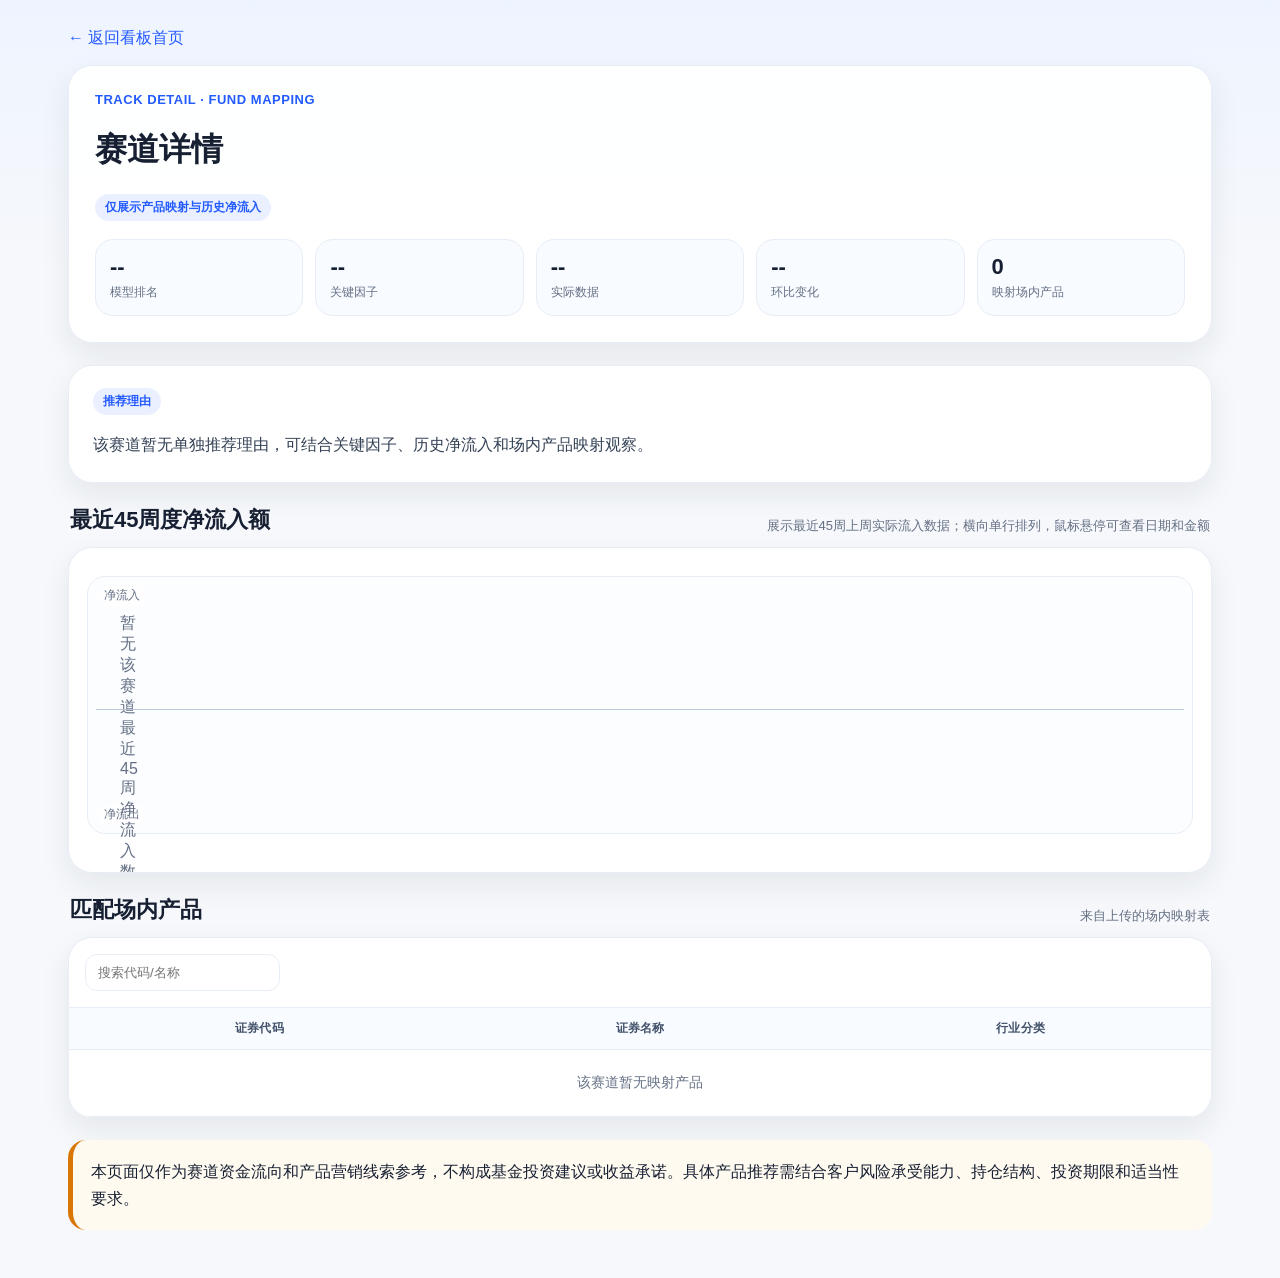
==== commit 549abc9d: "up" ====
--- a/details/index.html
+++ b/details/index.html
@@ -25,7 +25,7 @@
   </div>
 
   <div class="section">
-    <div class="section-title"><h2>最近30周度净流入额</h2><p>展示最近30周上周实际流入数据；横向单行排列，鼠标悬停可查看日期和金额</p></div>
+    <div class="section-title"><h2>最近45周度净流入额</h2><p>展示最近45周上周实际流入数据；横向单行排列，鼠标悬停可查看日期和金额</p></div>
     <div class="card chart-card">
       <div id="inflowLegend" class="chart-legend muted"></div>
       <div id="historyChartWrap" class="history-chart-wrap">
@@ -115,7 +115,7 @@
 function renderHistory(){
   const rawWeeks = hdata.weeks || [];
   const rawValues = (hdata.tracks||{})[track] || [];
-  const startIdx = Math.max(0, rawValues.length - 30);
+  const startIdx = Math.max(0, rawValues.length - 45);
   const weeks = rawWeeks.slice(startIdx);
   const values = rawValues.slice(startIdx);
   const chart = document.getElementById('historyChart');
@@ -123,7 +123,7 @@
   const legend = document.getElementById('inflowLegend');
   const tooltip = document.getElementById('historyTooltip');
   if(!values.length){
-    chart.innerHTML = '<div class="empty">暂无该赛道最近30周净流入数据</div>';
+    chart.innerHTML = '<div class="empty">暂无该赛道最近45周净流入数据</div>';
     axis.innerHTML = '';
     legend.textContent = '';
     return;
@@ -131,7 +131,7 @@
   const maxAbs = Math.max(...values.map(v=>Math.abs(Number(v)||0)), 1);
   const recent = values[values.length-1];
   const hi = Math.max(...values), lo = Math.min(...values);
-  legend.textContent = `上周实际流入：${fmtMoney(recent)} ｜ 30周最高：${fmtMoney(hi)} ｜ 30周最低：${fmtMoney(lo)}`;
+  legend.textContent = `上周实际流入：${fmtMoney(recent)} ｜ 45周最高：${fmtMoney(hi)} ｜ 45周最低：${fmtMoney(lo)}`;
   chart.innerHTML = values.map((v,i)=>{
     const n = Number(v)||0;
     const h = Math.max(4, Math.round(Math.abs(n)/maxAbs*100));
--- a/assets/style.css
+++ b/assets/style.css
@@ -417,3 +417,22 @@
 .bar-col{
   min-width:20px;
 }
+
+
+/* v46 detail chart uses latest 45 weeks */
+.history-chart-wrap,
+.split-bar-chart,
+.bar-axis{
+  min-width:1000px !important;
+}
+.split-bar-chart{
+  grid-template-columns:repeat(45,18px) !important;
+  gap:5px;
+}
+.bar-axis{
+  grid-template-columns:repeat(45,18px) !important;
+  gap:5px;
+}
+.bar-col{
+  min-width:18px;
+}
